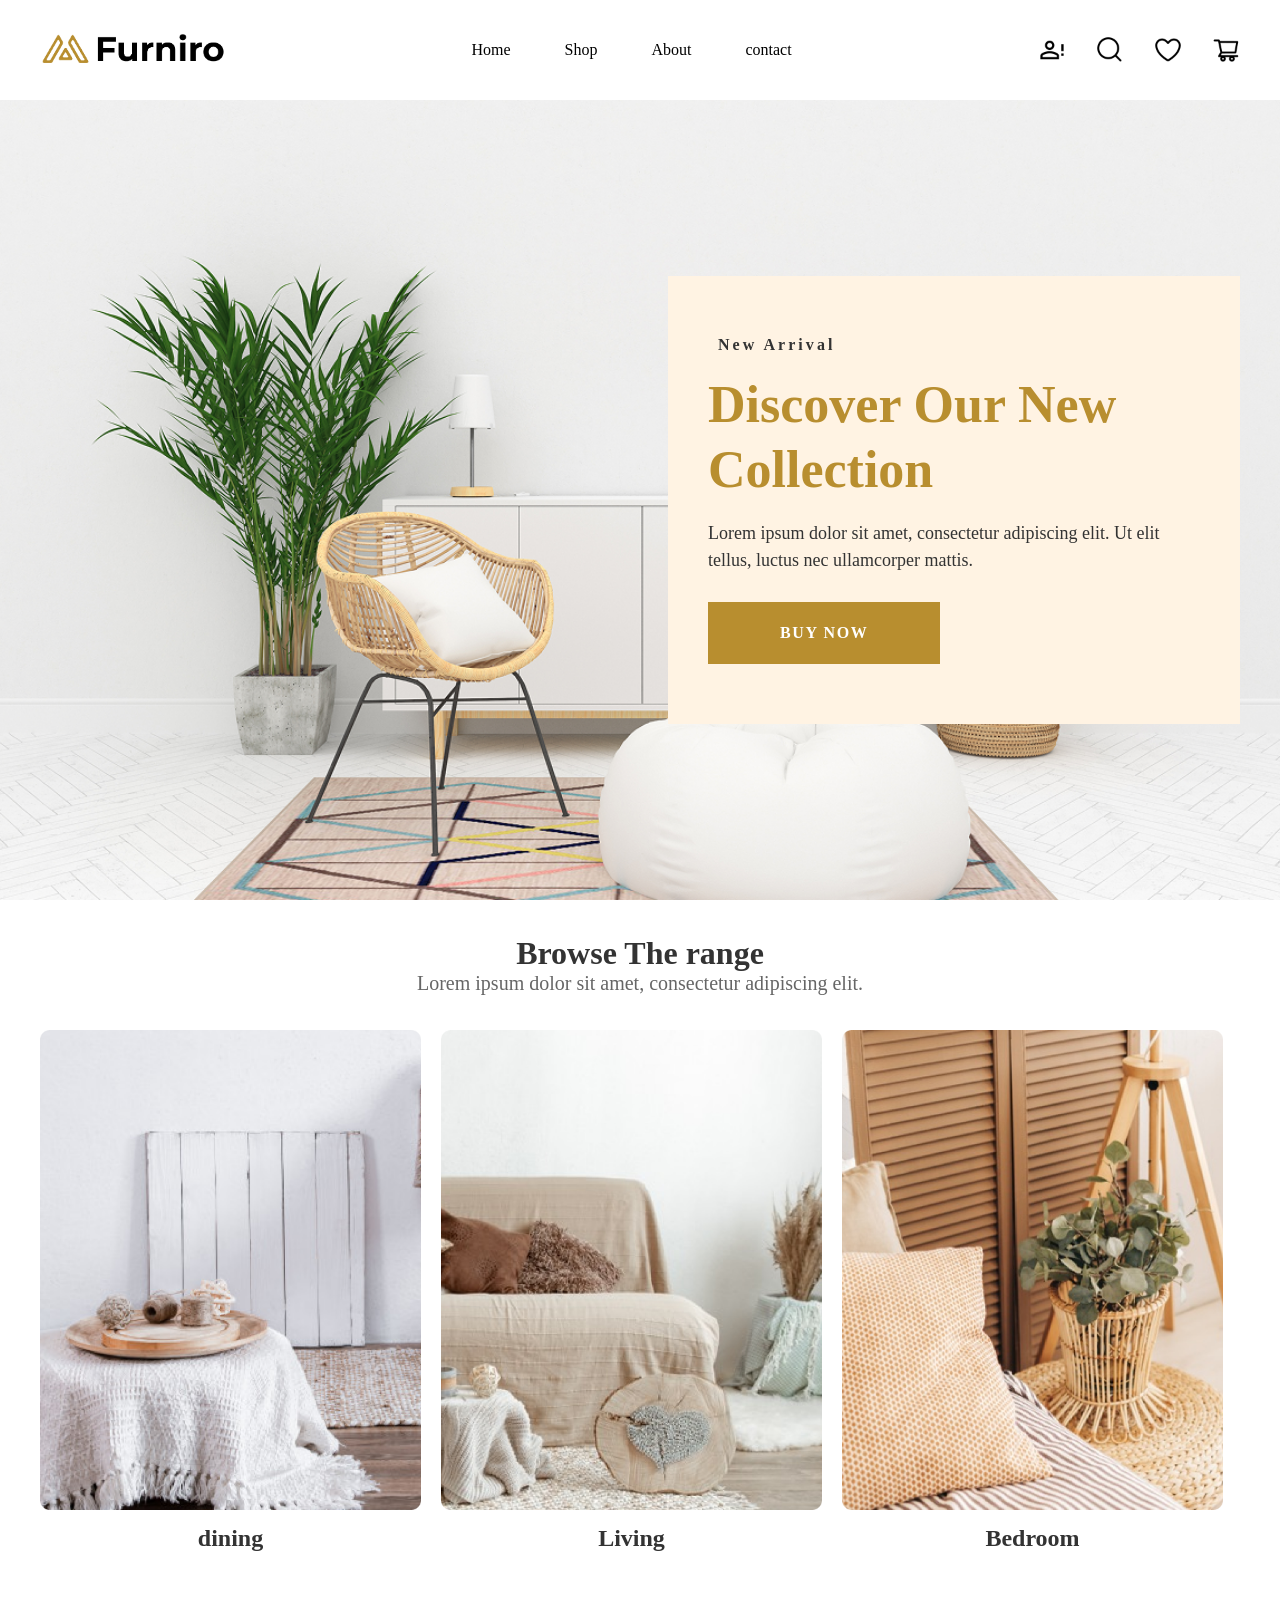
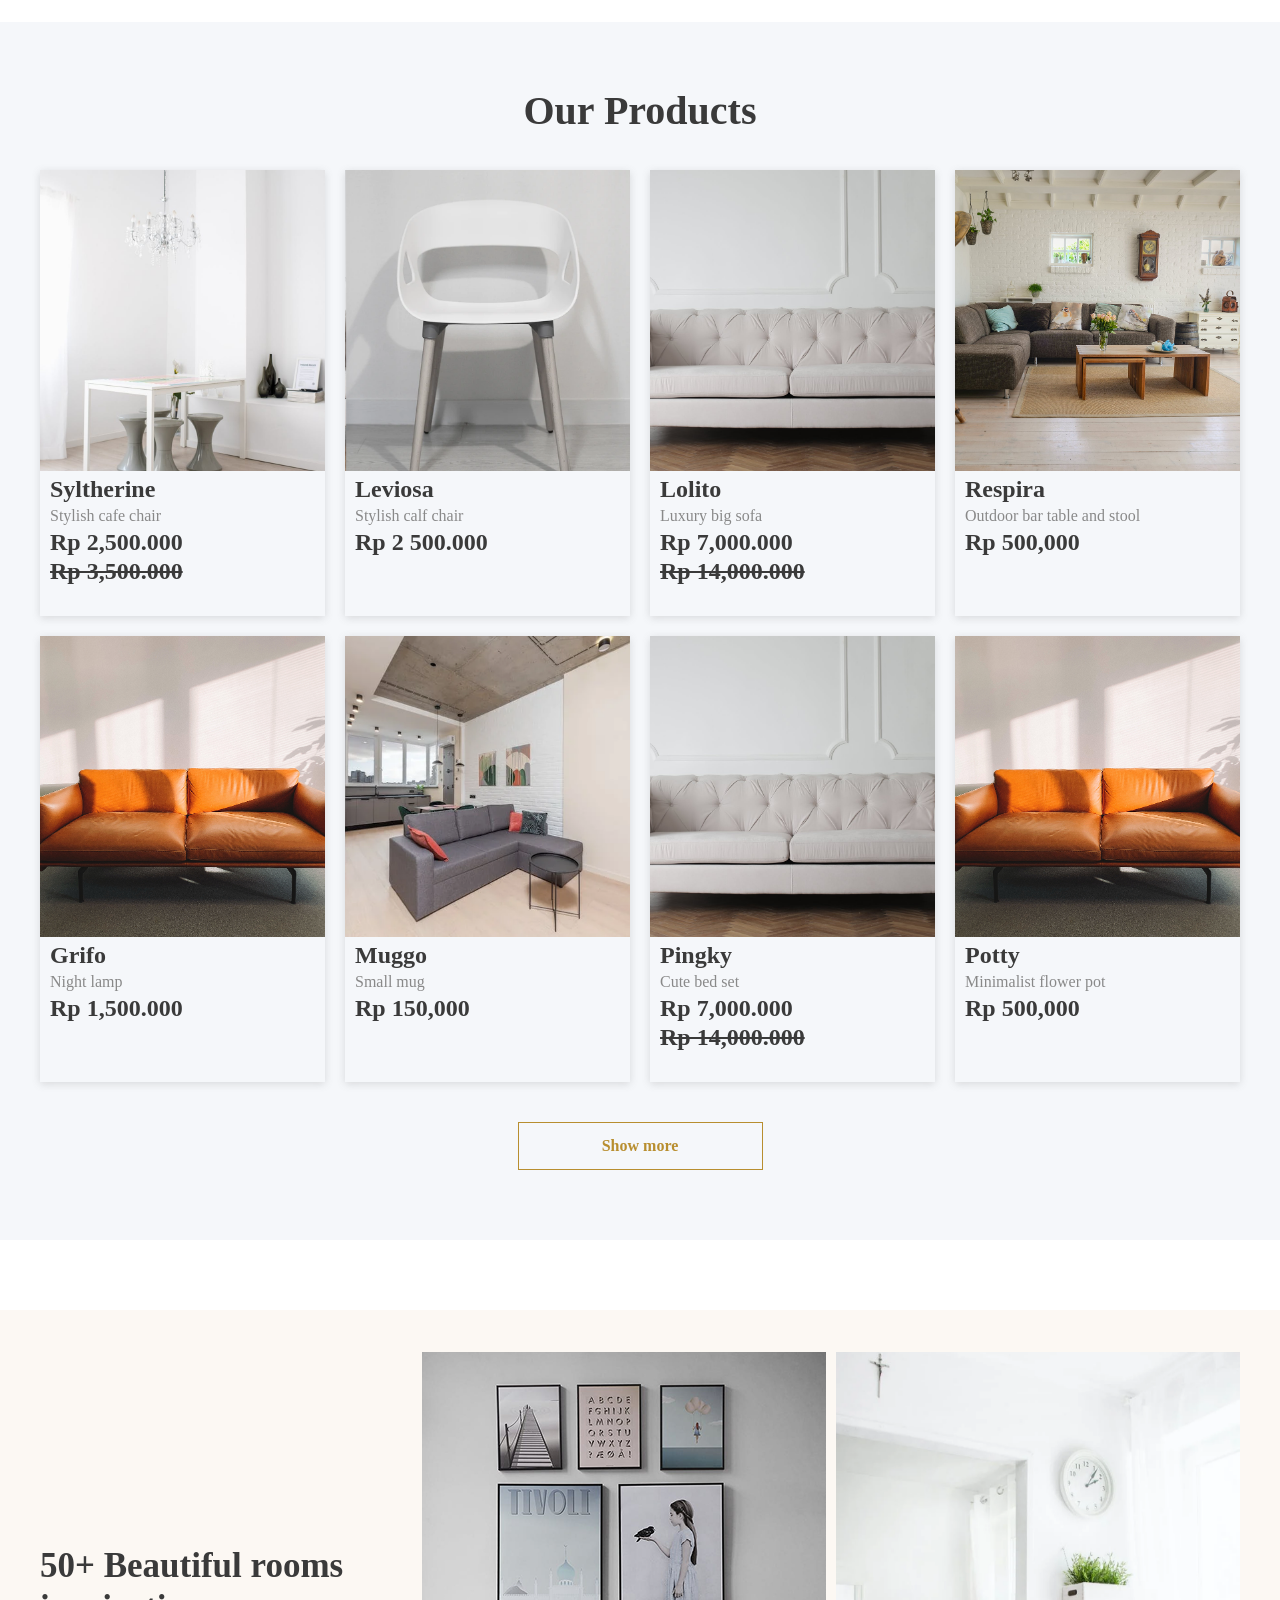
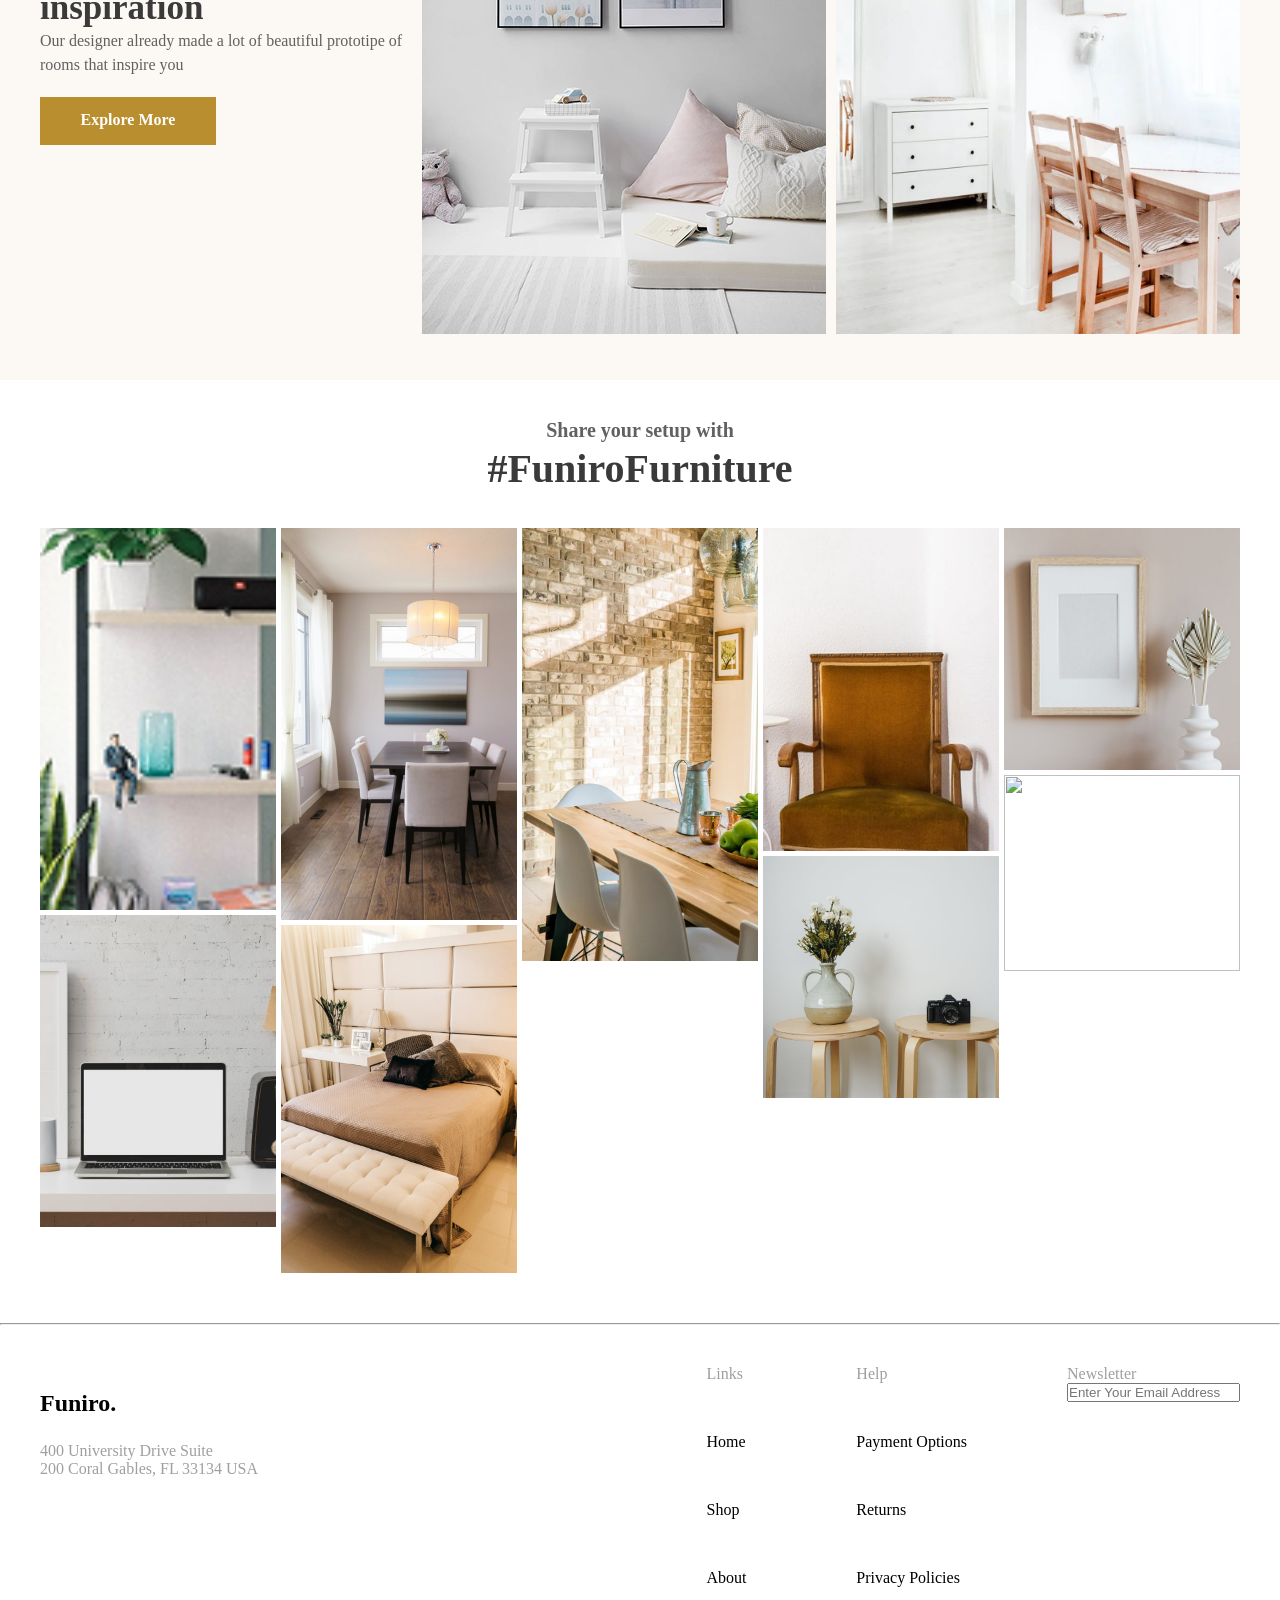
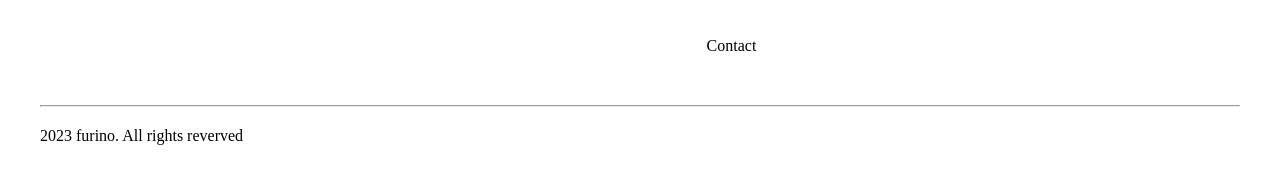
==== index.html @ e6915a84 "Add files via upload" ====
<!DOCTYPE html>
<html lang="en">

<head>
    <meta charset="UTF-8">
    <meta name="viewport" content="width=device-width, initial-scale=1.0">
    <link rel="stylesheet" href="asset/style/style.css">
    <link rel="stylesheet" href="asset/style/resposive.css">
    <title>Document</title>
</head>

<body>
    <header>
        <nav class="nav">
            <div class="container">
                <div class="cont-item">
                    <div class="nav-logo">
                        <img src="asset/image/Frame 168.png" alt="">
                    </div>
                    <div class="cont-list">
                        <ul>
                            <li><a href="#">Home</a></li>
                            <li><a href="#">Shop</a></li>
                            <li><a href="#">About</a></li>
                            <li><a href="#">contact</a></li>
                        </ul>
                    </div>
                    <div class="nav-icons">
                        <img src="asset/image/mdi_account-alert-outline.png" alt="">
                        <img src="asset/image/akar-icons_search.png" alt="">
                        <img src="asset/image/akar-icons_heart.png" alt="">
                        <img src="asset/image/ant-design_shopping-cart-outlined.png" alt="">
                    </div>
                </div>
            </div>
        </nav>
    </header>

    <!-- hero -->
    <section class="hero">
        <img src="asset/image/scandinavian-interior-mockup-wall-decal-background 1.png" alt="">
        <div class="container">
            <div class="hero-card">
                <span>New Arrival</span>
                <h4>Discover Our New Collection</h4>
                <p>Lorem ipsum dolor sit amet, consectetur adipiscing elit. Ut elit tellus, luctus nec ullamcorper
                    mattis.</p>
                <a href="#">BUY NOW</a>
            </div>
        </div>
    </section>

    <!-- about section -->
    <section class="about-us">
        <div class="container">
            <div class="about-head">
                <h4>Browse The range</h4>
                <p>Lorem ipsum dolor sit amet, consectetur adipiscing elit.</p>
            </div>
            <div class="about-image">
                <div class="img-part">
                    <img src="asset/image/Mask Group.png" alt="">
                    <span>dining</span>
                </div>
                <div class="img-part">
                    <img src="asset/image/Image-living room.png" alt="">
                    <span>Living</span>
                </div>
                <div class="img-part">
                    <img src="asset/image/Mask Group (1).png" alt="">
                    <span>Bedroom</span>
                </div>
            </div>
        </div>
    </section>

    <!-- product----section -->
    <section class="product-box">
        <div class="container">
            <div class="product-head">
                <h4>Our Products</h4>
            </div>

            <div class="cards">
                <div class="card-box">
                    <div class="box-img">
                        <img src="asset/image/Images.png" alt="">
                    </div>
                    <span>Syltherine</span>
                    <p>Stylish cafe chair</p>
                    <span class="one">Rp 2,500.000</span> <span class="two">Rp 3,500.000</span>
                </div>

                <div class="card-box">
                    <div class="box-img">
                        <img src="asset/image/Images (1).png" alt="">
                    </div>
                    <span>Leviosa</span>
                    <p>Stylish calf chair</p>
                    <span class="one">Rp 2 500.000</span>
                    <span class="two"></span>
                </div>

                <div class="card-box">
                    <div class="box-img">
                        <img src="asset/image/Images (2).png" alt="">
                    </div>
                    <span>Lolito</span>
                    <p>Luxury big sofa</p>
                    <span class="one">Rp 7,000.000</span>
                    <span class="two">Rp 14,000.000</span>
                </div>

                <div class="card-box">
                    <div class="box-img">
                        <img src="asset/image/image 4.png" alt="">
                    </div>
                    <span>Respira</span>
                    <p>Outdoor bar table and stool</p>
                    <span class="one">Rp 500,000</span>
                    <span class="two"></span>
                </div>

                <div class="card-box">
                    <div class="box-img">
                        <img src="asset/image/Images (5).png" alt="">
                    </div>
                    <span>Grifo</span>
                    <p>Night lamp</p>
                    <span class="one">Rp 1,500.000</span>
                    <span class="two"></span>
                </div>
                <div class="card-box">
                    <div class="box-img">
                        <img src="asset/image/Images (3).png" alt="">
                    </div>
                    <span>Muggo</span>
                    <p>Small mug</p>
                    <span class="one">Rp 150,000</span>
                    <span class="two"></span>
                </div>
                <div class="card-box">
                    <div class="box-img">
                        <img src="asset/image/Images (2).png" alt="">
                    </div>
                    <span>Pingky</span>
                    <p>Cute bed set</p>
                    <span class="one">Rp 7,000.000</span>
                    <span class="two">Rp 14,000.000</span>
                </div>
                <div class="card-box">
                    <div class="box-img">
                        <img src="asset/image/Images (5).png" alt="">
                    </div>
                    <span>Potty</span>
                    <p>Minimalist flower pot</p>
                    <span class="one">Rp 500,000</span>
                    <span class="two"></span>
                </div>
            </div>

            <div class="showmore">
                <a href="#">Show more</a>
            </div>
        </div>
    </section>

    <!-- know-more -->
    <section class="know-more">
        <div class="container">
            <div class="know-more-brife">
                <div class="details">
                    <h4>50+ Beautiful rooms
                        inspiration</h4>
                    <p>Our designer already made a lot of beautiful prototipe of rooms that inspire you</p>
                    <div class="Explore">
                        <a href="#">Explore More</a>
                    </div>
                </div>

                <div class="know-more-image">
                    <div class="img">
                        <img src="asset/image/Rectangle 24.png" alt="">
                    </div>
                    <div class="img">
                        <img src="asset/image/Rectangle 25.png" alt="">
                    </div>
                </div>
            </div>
    </section>

    <!-- share-part -->
    <section class="share-part">
        <div class="container">

            <div class="share-about">
                <p>Share your setup with</p>
                <h4>#FuniroFurniture</h4>
            </div>

            <div class="share-img-box">
                <div class="box-img">
                    <img src="asset/image/Rectangle 36.png" alt="">
                </div>

                <div class="box-img">
                    <img src="asset/image/Rectangle 38.png" alt="">
                </div>

                <div class="box-img">
                    <img src="asset/image/Rectangle 40.png" alt="">
                </div>

                <div class="box-img">
                    <img src="asset/image/Rectangle 43.png" alt="">
                </div>

                <div class="box-img">
                    <img src="asset/image/Rectangle 45.png" alt="">
                </div>

                <div class="box-img">
                    <img src="asset/image/Rectangle 37.png" alt="">
                </div>

                <div class="box-img">
                    <img src="asset/image/Rectangle 39.png" alt="">
                </div>

                <div class="box-img">
                    <img src="asset/image/Rectangle 41.png" alt="">
                </div>

                <div class="box-img">
                    <img src="asset/image/Rectangle 34.png" alt="">
                </div>

            </div>
        </div>
    </section>

    <!-- footer-part -->
    <section class="footer">
        <hr>
        <div class="container">
            <div class="footer-data">
                <div class="left-part">
                    <h4>Funiro.</h4>
                    <p>400 University Drive Suite <br> 200 Coral Gables,
                        FL 33134 USA</p>
                </div>

                <div class="right-part">
                    <div class="right-one">
                        <p>Links</p>
                        <ul>
                            <li><a href="#">Home</a></li>
                            <li><a href="#">Shop</a></li>
                            <li><a href="#">About</a></li>
                            <li><a href="#">Contact</a></li>
                        </ul>
                    </div>
                    <div class="right-two">
                        <p>Help</p>
                        <ul>
                            <li><a href="#">Payment Options</a></li>
                            <li><a href="#">Returns</a></li>
                            <li><a href="#">Privacy Policies</a></li>
                        </ul>
                    </div>
                    <div class="right-three">
                        <p>Newsletter</p>
                        <input type="search" placeholder="Enter Your Email Address">
                    </div>
                </div>
            </div>
            <hr>
            <p class="last-p">2023 furino. All rights reverved</p>
        </div>
    </section>
</body>

</html>
---- asset/style/style.css ----
* {
    margin: 0;
    box-sizing: border-box;
    padding: 0;
}

a {
    display: inline-block;
    text-decoration: none;
    color: #000;
}

ul,
ol {
    list-style: none;
    display: inline-block;
}

.nav {
    background: #fff;
    box-shadow: rgba(99, 99, 99, 0.2) 0px 2px 8px 0px;
}

.container {
    max-width: 1200px;
    margin: 0 auto;
}

.cont-item {
    display: flex;
    flex-wrap: wrap;
    justify-content: space-between;
    align-items: center;
    height: 100px;
}

.nav-logo img {
    width: 185px;
    height: 41px;
}

.cont-list ul li {
    display: inline-block;
    font-weight: 500;
    font-size: 16px;
    color: #000;
    padding: 25px;
}

.nav-icons {
    display: flex;
    gap: 30px;
}

.nav-icons img {
    width: 28px;
    height: 28px;
    object-fit: contain;
}


.hero {
    width: 100%;
    height: calc(100vh - 100px);
    position: relative;
    overflow: hidden;
}

.hero .container {
    position: relative;
    height: 100%;
}


.hero img {
    position: absolute;
    top: 0;
    left: 0;
    width: 100%;
    height: 100%;
    object-fit: cover;
    z-index: 0;
}

.hero-card {
    position: absolute;
    right: 0;
    top: 50%;
    transform: translateY(-50%);
    width: 572px;
    padding: 60px 40px;
    background: #fff3e3;
    z-index: 2;
    display: flex;
    flex-direction: column;
    gap: 18px;
}


.hero-card img {
    display: none;
}

.hero-card span {
    font-weight: 600;
    font-size: 16px;
    letter-spacing: 0.19em;
    color: #333;
}

.hero-card h4 {
    font-weight: 700;
    font-size: 52px;
    line-height: 125%;
    color: #b88e2f;
}

.hero-card p {
    font-weight: 500;
    font-size: 18px;
    line-height: 150%;
    color: #333;
    max-width: 480px;
}

.hero-card a {
    display: inline-block;
    padding: 22px 72px;
    background: #b88e2f;
    color: #fff;
    font-weight: 700;
    font-size: 16px;
    letter-spacing: 0.1em;
    width: fit-content;
    margin-top: 10px;
}

/*=======about part========*/
.about-us {
    background: #fff;
    margin-top: 35px;
}

.about-head {
    text-align: center;
    margin-bottom: 35px;
}

.about-head h4 {
    font-weight: 700;
    font-size: 32px;
    color: #333;
}

.about-head p {
    font-weight: 400;
    font-size: 20px;
    text-align: center;
    color: #666;
}

.about-image {
    display: flex;
    gap: 20px;
}



.img-part img {
    width: 381px;
    height: 480px;

}

.img-part {
    display: flex;
    flex-direction: column;
    justify-content: center;
    transition: 0.3s ease;

}

.img-part:hover {
    transform: translateY(-10px);
    box-shadow: rgba(0, 0, 0, 0.16) 0px 3px 6px, rgba(0, 0, 0, 0.23) 0px 3px 6px;
    border-radius: 8px;
}

.img-part span {
    display: inline-block;
    font-weight: 600;
    font-size: 24px;
    text-align: center;
    color: #333;
    margin-top: 15px
}

/* ======product-css====== */
.product-box {
    background: #f5f7fa;
    margin: 70px 0px;
    padding: 30px 0px;
}

.product-head {
    margin: 35px 0px;
    font-weight: 700;
    font-size: 40px;
    line-height: 120%;
    text-align: center;
    color: #3a3a3a;

}

.cards {
    display: flex;
    flex-wrap: wrap;
    gap: 20px;
    justify-content: center;

}

.card-box {
    display: flex;
    box-shadow: rgba(99, 99, 99, 0.2) 0px 2px 8px 0px;
    text-align: left;
    flex-direction: column;
    width: 285px;
    height: 446px;
    overflow: hidden;
    transition: 0.3s ease;
}

.card-box:hover {
    box-shadow: rgba(0, 0, 0, 0.19) 0px 10px 20px, rgba(0, 0, 0, 0.23) 0px 6px 6px;
}

.card-box p,
span,
.one,
.two {
    padding: 0px 10px;
}


.box-img img {
    width: 100%;
    height: 301px;
    object-fit: cover;
}

.card-box span {
    display: inline-block;
    font-weight: 600;
    font-size: 24px;
    line-height: 120%;
    color: #3a3a3a;
}

.card-box p {
    font-weight: 500;
    font-size: 16px;
    line-height: 150%;
    color: #898989;
}

.one {
    font-family: var(--font-family);
    font-weight: 600;
    font-size: 20px;
    line-height: 150%;
    color: #3a3a3a;
}

.two {
    font-family: var(--font-family);
    font-weight: 400;
    font-size: 16px;
    line-height: 150%;
    text-decoration: line-through;
    color: #b0b0b0;
}

.showmore {
    border: 1px solid #b88e2f;
    width: 245px;
    height: 48px;
    margin: 40px auto;
    display: block;
    text-align: center;
}

.showmore a {
    font-weight: 600;
    font-size: 16px;
    line-height: 45px;
    color: #b88e2f;
}

/* ===========know-more========== */
.know-more {
    background: #fcf8f3;
}

.know-more-brife {
    display: flex;
    justify-content: center;
    align-items: center;
    width: 100%;
    height: 670px;
    justify-content: space-between;
}

.details h4 {
    font-weight: 700;
    font-size: 35px;
    line-height: 120%;
    color: #3a3a3a;
}

.details p {
    font-weight: 500;
    font-size: 16px;
    line-height: 150%;
    color: #616161;
}

.Explore {
    background: #b88e2f;
    width: 176px;
    height: 48px;
    text-align: center;
    margin-top: 20px;
}

.details a {
    font-weight: 600;
    font-size: 16px;
    line-height: 45px;
    color: #fff;
}

.know-more-image {
    display: flex;
    gap: 10px;
    align-items: center;
}

.know-more-image img {
    width: 404px;
    height: 582px;
}

/*=========share-part=========== */

.share-about {
    text-align: center;
    padding: 35px 0px;
}

.share-about p {
    font-weight: 600;
    font-size: 20px;
    line-height: 150%;
    text-align: center;
    color: #616161;
}

.share-about h4 {
    font-weight: 700;
    font-size: 40px;
    line-height: 120%;
    text-align: center;
    color: #3a3a3a;
}

.share-img-box {
    columns: 5;
    gap: 5px;
    width: 100%;
    padding: 0;
    margin: 0;
}

.share-img-box img {
    width: 100%;
    display: block;
    margin-bottom: 5px;

}

.share-img-box .box-img:nth-child(1) img {
    height: 382px;
    object-fit: cover;
}

.share-img-box .box-img:nth-child(2) img {
    height: 312px;
    object-fit: cover;
}

.share-img-box .box-img:nth-child(3) img {
    height: 392px;
    object-fit: cover;
}

.share-img-box .box-img:nth-child(4) img {
    height: 348px;
    object-fit: cover;
}

.share-img-box .box-img:nth-child(5) img {
    height: 433px;
    object-fit: cover;
}

.share-img-box .box-img:nth-child(6) img {
    height: 323px;
    object-fit: cover;
}

.share-img-box .box-img:nth-child(7) img {
    height: 242px;
    object-fit: cover;
}

.share-img-box .box-img:nth-child(8) img {
    height: 242px;
    object-fit: cover;
}

.share-img-box .box-img:nth-child(9) img {
    height: 196px;
    object-fit: cover;
}

/* ======footer======= */
.footer {
    margin: 50px 0px;
    background: #fff;
}

.footer-data {
    display: flex;
    justify-content: space-between;
    align-items: flex-start;
    margin-top: 40px;

}

.left-part h4 {
    font-weight: 700;
    font-size: 24px;
    color: #000;
    margin: 25px 0px;

}

.left-part p {
    margin: 25px 0px;
    font-weight: 400;
    font-size: 16px;
    color: #9f9f9f;
}

.right-part {
    display: flex;
    justify-content: space-between;
    gap: 100px;
    align-items: flex-start;
}

.right-one {
    align-items: center;
}

.right-part p {
    font-weight: 500;
    font-size: 16px;
    color: #9f9f9f;
}

.right-part ul {
    list-style: none;
    padding: 0;
    margin: 0;
}

.right-part ul li {
    font-weight: 500;
    font-size: 16px;
    color: #000;
    margin: 50px 0px;
}

footer hr {
    border: none;
    border-top: 2px solid #f5f7fa;
    ;
    margin: 30px 0;
}

.last-p {
    margin: 20px 0px;
    font-weight: 400;
    font-size: 16px;
    color: #000;
}
---- asset/style/resposive.css ----
@media (max-width: 768px) {
    body {
        overflow-x: hidden;
       
        padding: 0 10px;
       
    }

    .container {
        padding: 0 10px;
    }

    .cont-item {
        height: 70px;
        padding: 0 16px;
        justify-content: center;
    }

    .nav-logo img {
        width: 140px;
        height: 32px;
    }

    .cont-list {
        display: none;
    }

    .nav-icons {
        display: none;
    }


    .hero {
        height: 100svh;
        min-height: 600px;
    }

    .hero>img {
        object-position: 20% center;
    }


    .hero-card {
        position: absolute;
        top: 50%;
        left: 50%;
        transform: translate(-50%, -50%);
        width: 88%;
        padding: 36px 28px;
        background: #fff3e3;
        display: flex;
        flex-direction: column;
        gap: 16px;
        right: auto;
        bottom: auto;
    }

    .hero-card h4 {
        font-size: 36px;
        line-height: 120%;
    }

    .hero-card p {
        font-size: 15px;
        max-width: 100%;
    }

    .hero-card a {
        padding: 18px 0;
        width: 100%;
        text-align: center;
        font-size: 14px;
        letter-spacing: 0.15em;
    }

    /* =====about part===== */
    .about-image {
        flex-direction: column;
        align-items: center;
    }

    .img-part img {
        width: 100%;
        height: 300px;

    }

    .img-part {
        display: flex;
        flex-direction: column;
        justify-content: center;

    }

    .img-part span {
        display: inline-block;
        font-weight: 600;
        font-size: 18px;
        text-align: center;
        color: #333;
        margin-top: 15px
    }

    /* ======producr-section======== */
    .cards {
        display: flex;
        flex-wrap: wrap;
        justify-content: center;
    }

    .card-box {
        display: flex;
        box-shadow: rgba(99, 99, 99, 0.2) 0px 2px 8px 0px;
        text-align: left;
        flex-direction: column;
        width: 165px;
        height: 250px;
        overflow: hidden;
    }

    .box-img img {
        width: 100%;
        height: 180px;
        object-fit: cover;
    }

    .card-box p,
    span,
    .one,
    .two {
        padding: 0px 10px;
    }

    .card-box span {
        display: inline-block;
        font-weight: 600;
        font-size: 12px;
        line-height: 120%;
        color: #3a3a3a;
    }

    .card-box p {
        font-weight: 500;
        font-size: 8px;
        line-height: 150%;
        color: #898989;
    }

    .one {
        font-family: var(--font-family);
        font-weight: 600;
        font-size: 10px;
        line-height: 150%;
        color: #3a3a3a;
    }

    .two {
        font-family: var(--font-family);
        font-weight: 400;
        font-size: 8px;
        line-height: 150%;
        text-decoration: line-through;
        color: #b0b0b0;
    }

    /* ========know-more========= */
    .know-more-brife {
        display: flex;
        flex-wrap: wrap;
        justify-content: center;
        align-items: center;
        width: 100%;
        min-height: 1000px;
    }

    .details {
        width: 100%;
        text-align: center;
    }

    .details h4 {
        font-weight: 700;
        font-size: 30px;
        line-height: 120%;
        color: #3a3a3a;
    }

    .details p {
        font-weight: 500;
        font-size: 16px;
        line-height: 150%;
        color: #616161;
    }

    .Explore {
        background: #b88e2f;
        width: 176px;
        height: 48px;
        justify-content: center;
        margin: 20px auto;
        align-items: center;
        display: flex;

    }

    .details a {
        font-weight: 600;
        font-size: 16px;
        line-height: 45px;
        color: #fff;
    }

    .know-more-image {
        display: flex;
        flex-wrap: wrap;
        gap: 10px;
        align-items: center;
        justify-content: center;

    }

    .know-more-image img {
        width: 320px;
        height: 340px;
    }

    .share-part {
        display: none;
    }

    /* ========footer part=========== */
    .footer {}

    .footer-data {
        flex-direction: column;
        gap: 30px;
    }

    .left-part {
        width: 100%;
    }

    .right-part {
        flex-direction: column;
        gap: 10px;
    }

    .footer-bottom {
        text-align: center;
    }
}
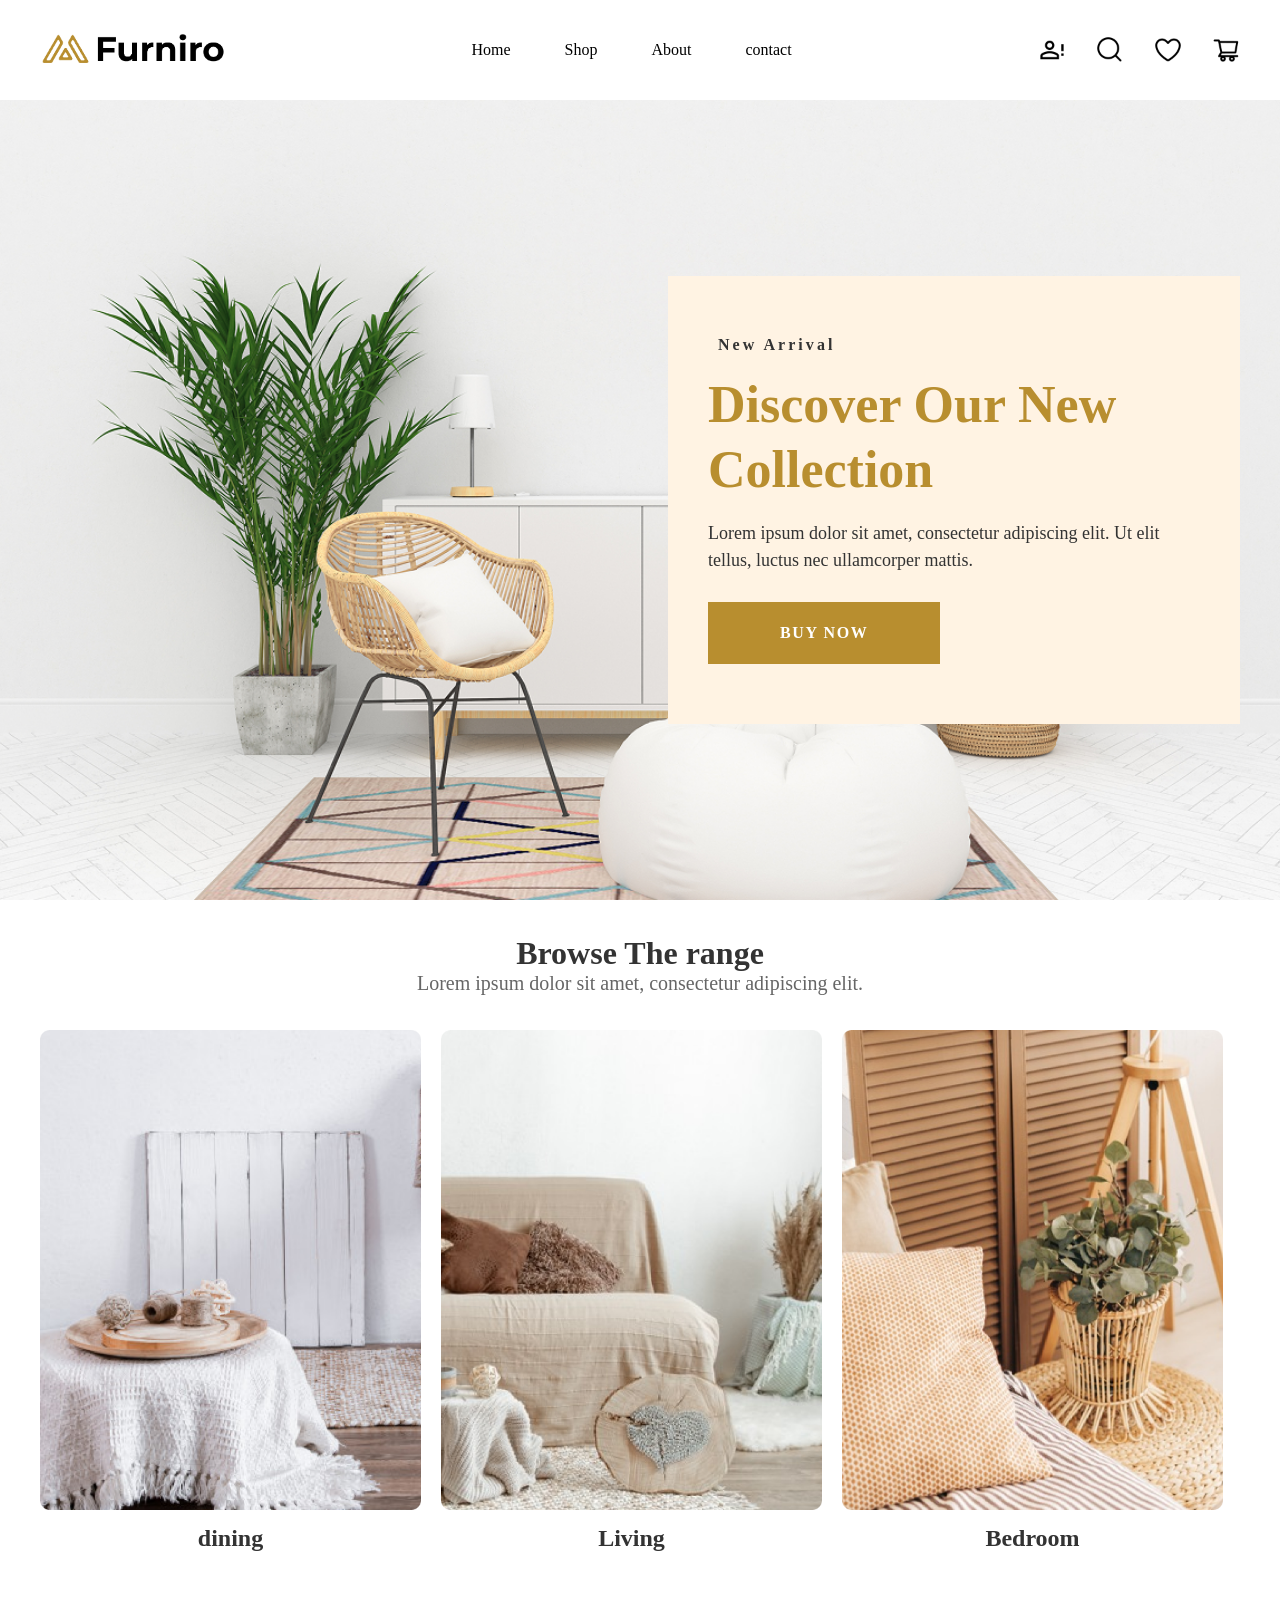
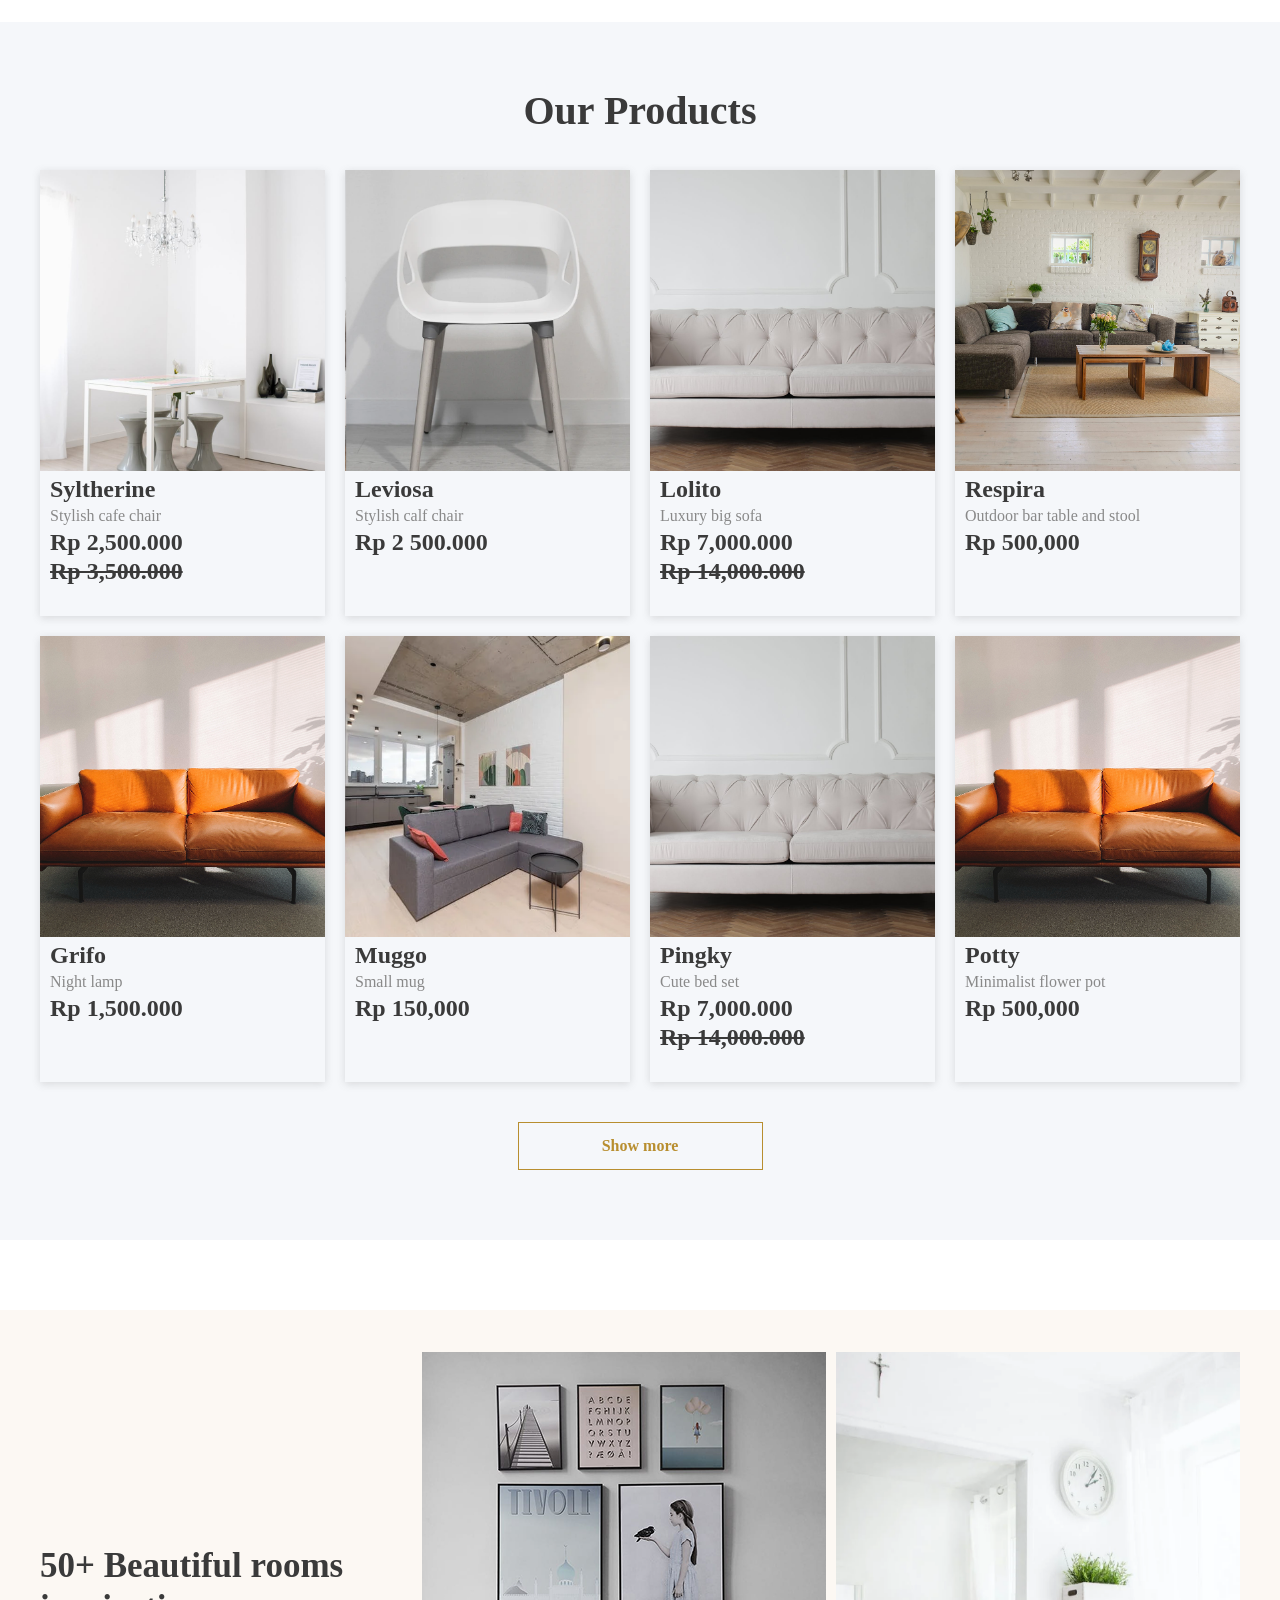
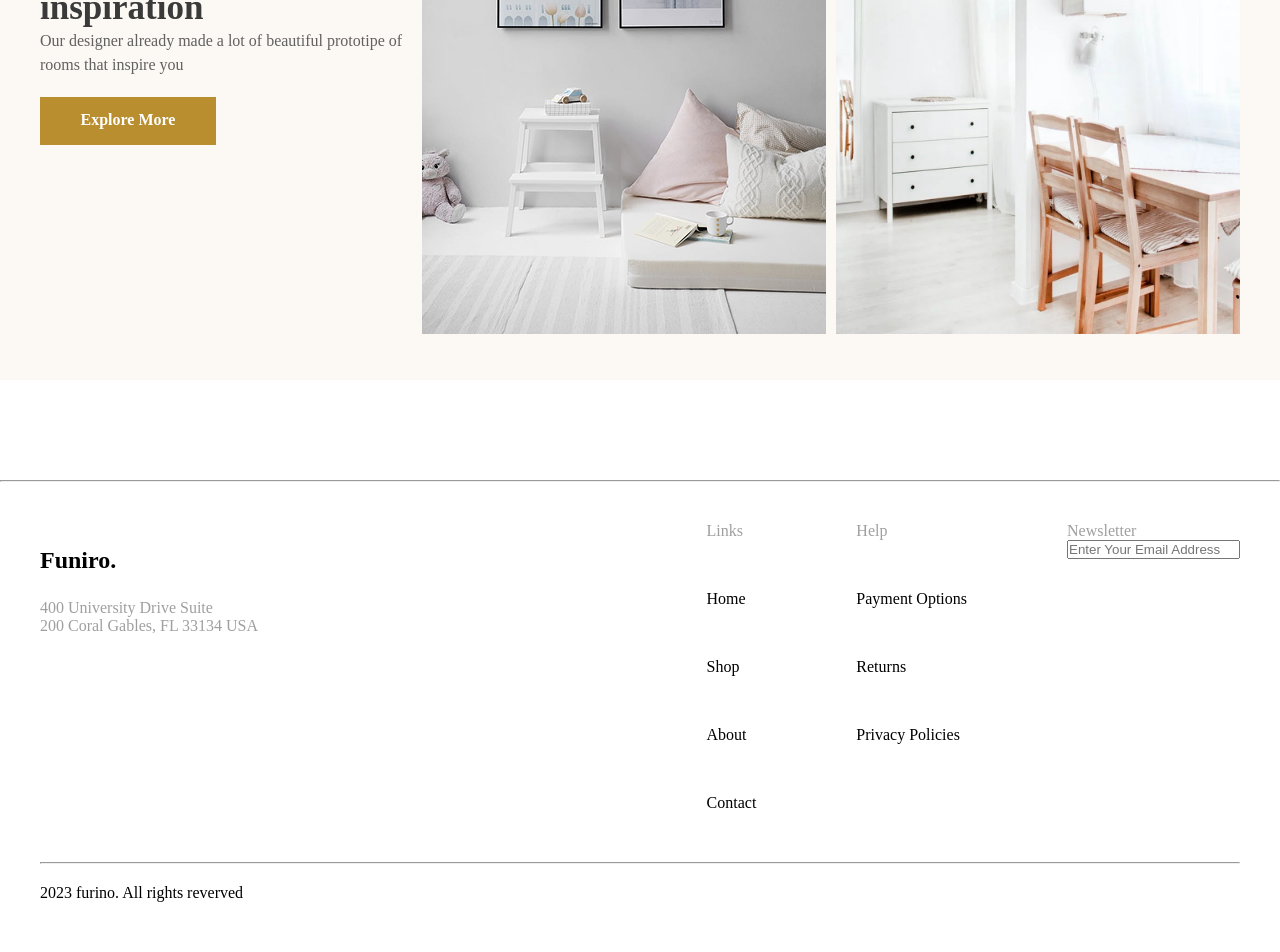
==== commit 216fc1fc: "Update index.html" ====
--- a/index.html
+++ b/index.html
@@ -192,49 +192,8 @@
     <!-- share-part -->
     <section class="share-part">
         <div class="container">
-
-            <div class="share-about">
-                <p>Share your setup with</p>
-                <h4>#FuniroFurniture</h4>
-            </div>
-
-            <div class="share-img-box">
-                <div class="box-img">
-                    <img src="asset/image/Rectangle 36.png" alt="">
-                </div>
-
-                <div class="box-img">
-                    <img src="asset/image/Rectangle 38.png" alt="">
-                </div>
-
-                <div class="box-img">
-                    <img src="asset/image/Rectangle 40.png" alt="">
-                </div>
-
-                <div class="box-img">
-                    <img src="asset/image/Rectangle 43.png" alt="">
-                </div>
-
-                <div class="box-img">
-                    <img src="asset/image/Rectangle 45.png" alt="">
-                </div>
-
-                <div class="box-img">
-                    <img src="asset/image/Rectangle 37.png" alt="">
-                </div>
-
-                <div class="box-img">
-                    <img src="asset/image/Rectangle 39.png" alt="">
-                </div>
-
-                <div class="box-img">
-                    <img src="asset/image/Rectangle 41.png" alt="">
-                </div>
-
-                <div class="box-img">
-                    <img src="asset/image/Rectangle 34.png" alt="">
-                </div>
-
+             <div class="share-image">
+                <img src="asset/image/Share.png" alt="">
             </div>
         </div>
     </section>
@@ -280,4 +239,4 @@
     </section>
 </body>
 
-</html>+</html>
--- a/asset/style/style.css
+++ b/asset/style/style.css
@@ -352,86 +352,16 @@
 }
 
 /*=========share-part=========== */
-
-.share-about {
-    text-align: center;
-    padding: 35px 0px;
-}
-
-.share-about p {
-    font-weight: 600;
-    font-size: 20px;
-    line-height: 150%;
-    text-align: center;
-    color: #616161;
-}
-
-.share-about h4 {
-    font-weight: 700;
-    font-size: 40px;
-    line-height: 120%;
-    text-align: center;
-    color: #3a3a3a;
-}
-
-.share-img-box {
-    columns: 5;
-    gap: 5px;
-    width: 100%;
-    padding: 0;
-    margin: 0;
-}
-
-.share-img-box img {
-    width: 100%;
+.share-part {
+    height: auto; 
+    overflow: hidden; 
+    margin: 50px 0px; 
+}
+
+.share-image img {
+    width: 100%; 
+    height: auto;
     display: block;
-    margin-bottom: 5px;
-
-}
-
-.share-img-box .box-img:nth-child(1) img {
-    height: 382px;
-    object-fit: cover;
-}
-
-.share-img-box .box-img:nth-child(2) img {
-    height: 312px;
-    object-fit: cover;
-}
-
-.share-img-box .box-img:nth-child(3) img {
-    height: 392px;
-    object-fit: cover;
-}
-
-.share-img-box .box-img:nth-child(4) img {
-    height: 348px;
-    object-fit: cover;
-}
-
-.share-img-box .box-img:nth-child(5) img {
-    height: 433px;
-    object-fit: cover;
-}
-
-.share-img-box .box-img:nth-child(6) img {
-    height: 323px;
-    object-fit: cover;
-}
-
-.share-img-box .box-img:nth-child(7) img {
-    height: 242px;
-    object-fit: cover;
-}
-
-.share-img-box .box-img:nth-child(8) img {
-    height: 242px;
-    object-fit: cover;
-}
-
-.share-img-box .box-img:nth-child(9) img {
-    height: 196px;
-    object-fit: cover;
 }
 
 /* ======footer======= */
@@ -505,4 +435,4 @@
     font-weight: 400;
     font-size: 16px;
     color: #000;
-}+}
--- a/asset/style/resposive.css
+++ b/asset/style/resposive.css
@@ -1,9 +1,7 @@
 @media (max-width: 768px) {
     body {
         overflow-x: hidden;
-       
         padding: 0 10px;
-       
     }
 
     .container {
@@ -29,7 +27,6 @@
         display: none;
     }
 
-
     .hero {
         height: 100svh;
         min-height: 600px;
@@ -38,7 +35,6 @@
     .hero>img {
         object-position: 20% center;
     }
-
 
     .hero-card {
         position: absolute;
@@ -82,14 +78,13 @@
     .img-part img {
         width: 100%;
         height: 300px;
-
+        object-fit: cover;
     }
 
     .img-part {
         display: flex;
         flex-direction: column;
         justify-content: center;
-
     }
 
     .img-part span {
@@ -98,14 +93,16 @@
         font-size: 18px;
         text-align: center;
         color: #333;
-        margin-top: 15px
-    }
-
-    /* ======producr-section======== */
+        margin-top: 15px;
+    }
+
+    /* ======product-section======== */
     .cards {
         display: flex;
         flex-wrap: wrap;
         justify-content: center;
+        gap: 10px;
+        padding: 0 10px;
     }
 
     .card-box {
@@ -113,22 +110,16 @@
         box-shadow: rgba(99, 99, 99, 0.2) 0px 2px 8px 0px;
         text-align: left;
         flex-direction: column;
-        width: 165px;
-        height: 250px;
+        width: calc(50% - 10px);
+        height: auto;
+        min-height: 220px;
         overflow: hidden;
     }
 
     .box-img img {
         width: 100%;
-        height: 180px;
+        height: 150px;
         object-fit: cover;
-    }
-
-    .card-box p,
-    span,
-    .one,
-    .two {
-        padding: 0px 10px;
     }
 
     .card-box span {
@@ -137,6 +128,7 @@
         font-size: 12px;
         line-height: 120%;
         color: #3a3a3a;
+        padding: 0 8px;
     }
 
     .card-box p {
@@ -144,23 +136,24 @@
         font-size: 8px;
         line-height: 150%;
         color: #898989;
+        padding: 0 8px;
     }
 
     .one {
-        font-family: var(--font-family);
         font-weight: 600;
         font-size: 10px;
         line-height: 150%;
         color: #3a3a3a;
+        padding: 0 8px;
     }
 
     .two {
-        font-family: var(--font-family);
         font-weight: 400;
         font-size: 8px;
         line-height: 150%;
         text-decoration: line-through;
         color: #b0b0b0;
+        padding: 0 8px;
     }
 
     /* ========know-more========= */
@@ -170,7 +163,8 @@
         justify-content: center;
         align-items: center;
         width: 100%;
-        min-height: 1000px;
+        min-height: auto;
+        padding: 30px 0;
     }
 
     .details {
@@ -196,11 +190,10 @@
         background: #b88e2f;
         width: 176px;
         height: 48px;
-        justify-content: center;
+        display: flex;
+        justify-content: center;
+        align-items: center;
         margin: 20px auto;
-        align-items: center;
-        display: flex;
-
     }
 
     .details a {
@@ -216,12 +209,12 @@
         gap: 10px;
         align-items: center;
         justify-content: center;
-
     }
 
     .know-more-image img {
-        width: 320px;
-        height: 340px;
+        width: 100%;
+        height: 200px;
+        object-fit: cover;
     }
 
     .share-part {
@@ -229,8 +222,6 @@
     }
 
     /* ========footer part=========== */
-    .footer {}
-
     .footer-data {
         flex-direction: column;
         gap: 30px;
@@ -248,4 +239,56 @@
     .footer-bottom {
         text-align: center;
     }
-}+}
+
+@media (max-width: 480px) {
+
+    /* ======product====== */
+    .cards {
+        gap: 8px;
+        padding: 0 8px;
+    }
+
+    .card-box {
+        width: 155px;
+        min-height: 250px;
+    }
+
+    .box-img img {
+        height: 170px;
+    }
+
+    .card-box span {
+        font-size: 10px;
+        padding: 0 4px;
+    }
+
+    .card-box p {
+        font-size: 8px;
+        padding: 0 4px;
+    }
+
+    .one {
+        font-size: 9px;
+        padding: 0 4px;
+    }
+
+    .two {
+        font-size: 7px;
+        padding: 0 4px;
+    }
+
+    /* ======know-more====== */
+    .know-more-brife {
+        padding: 20px 0;
+    }
+
+    .know-more-image img {
+        height: 180px;
+    }
+
+    /* ======footer====== */
+    .right-three input {
+        width: 100%;
+    }
+}
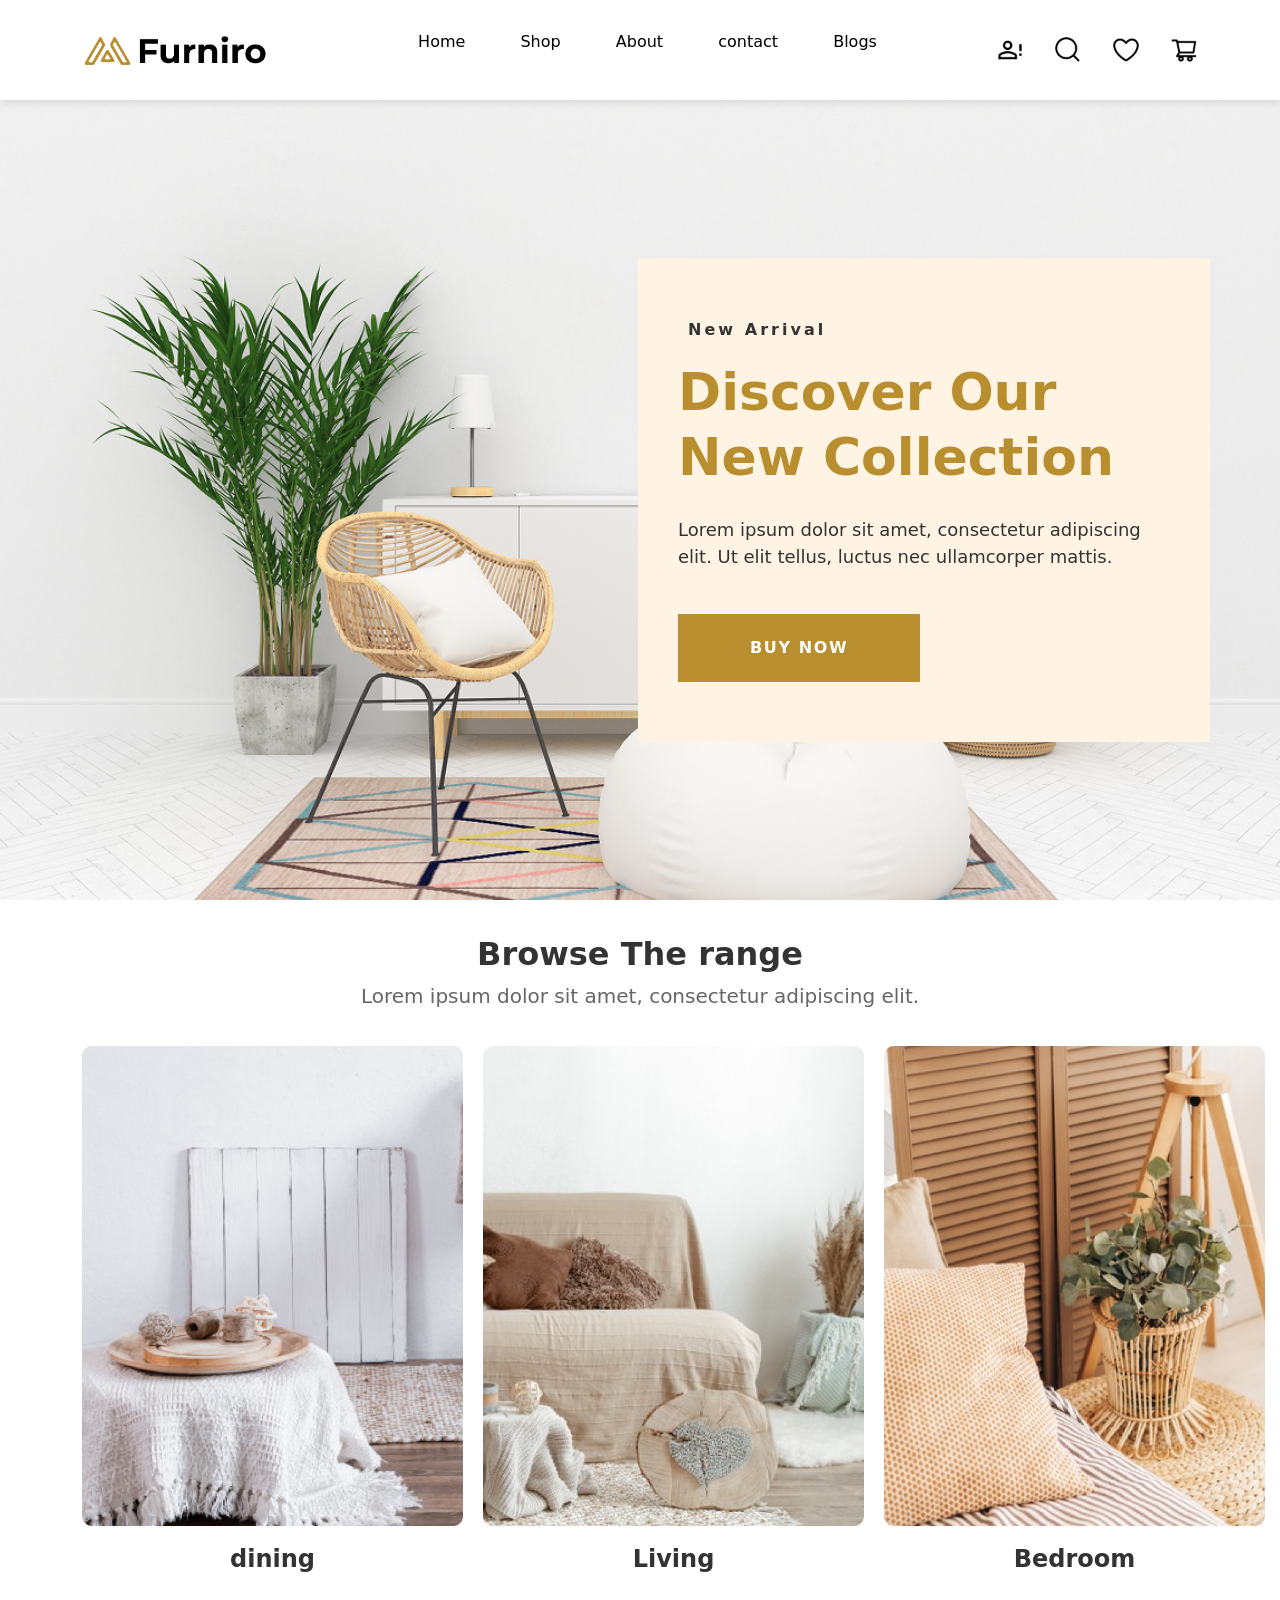
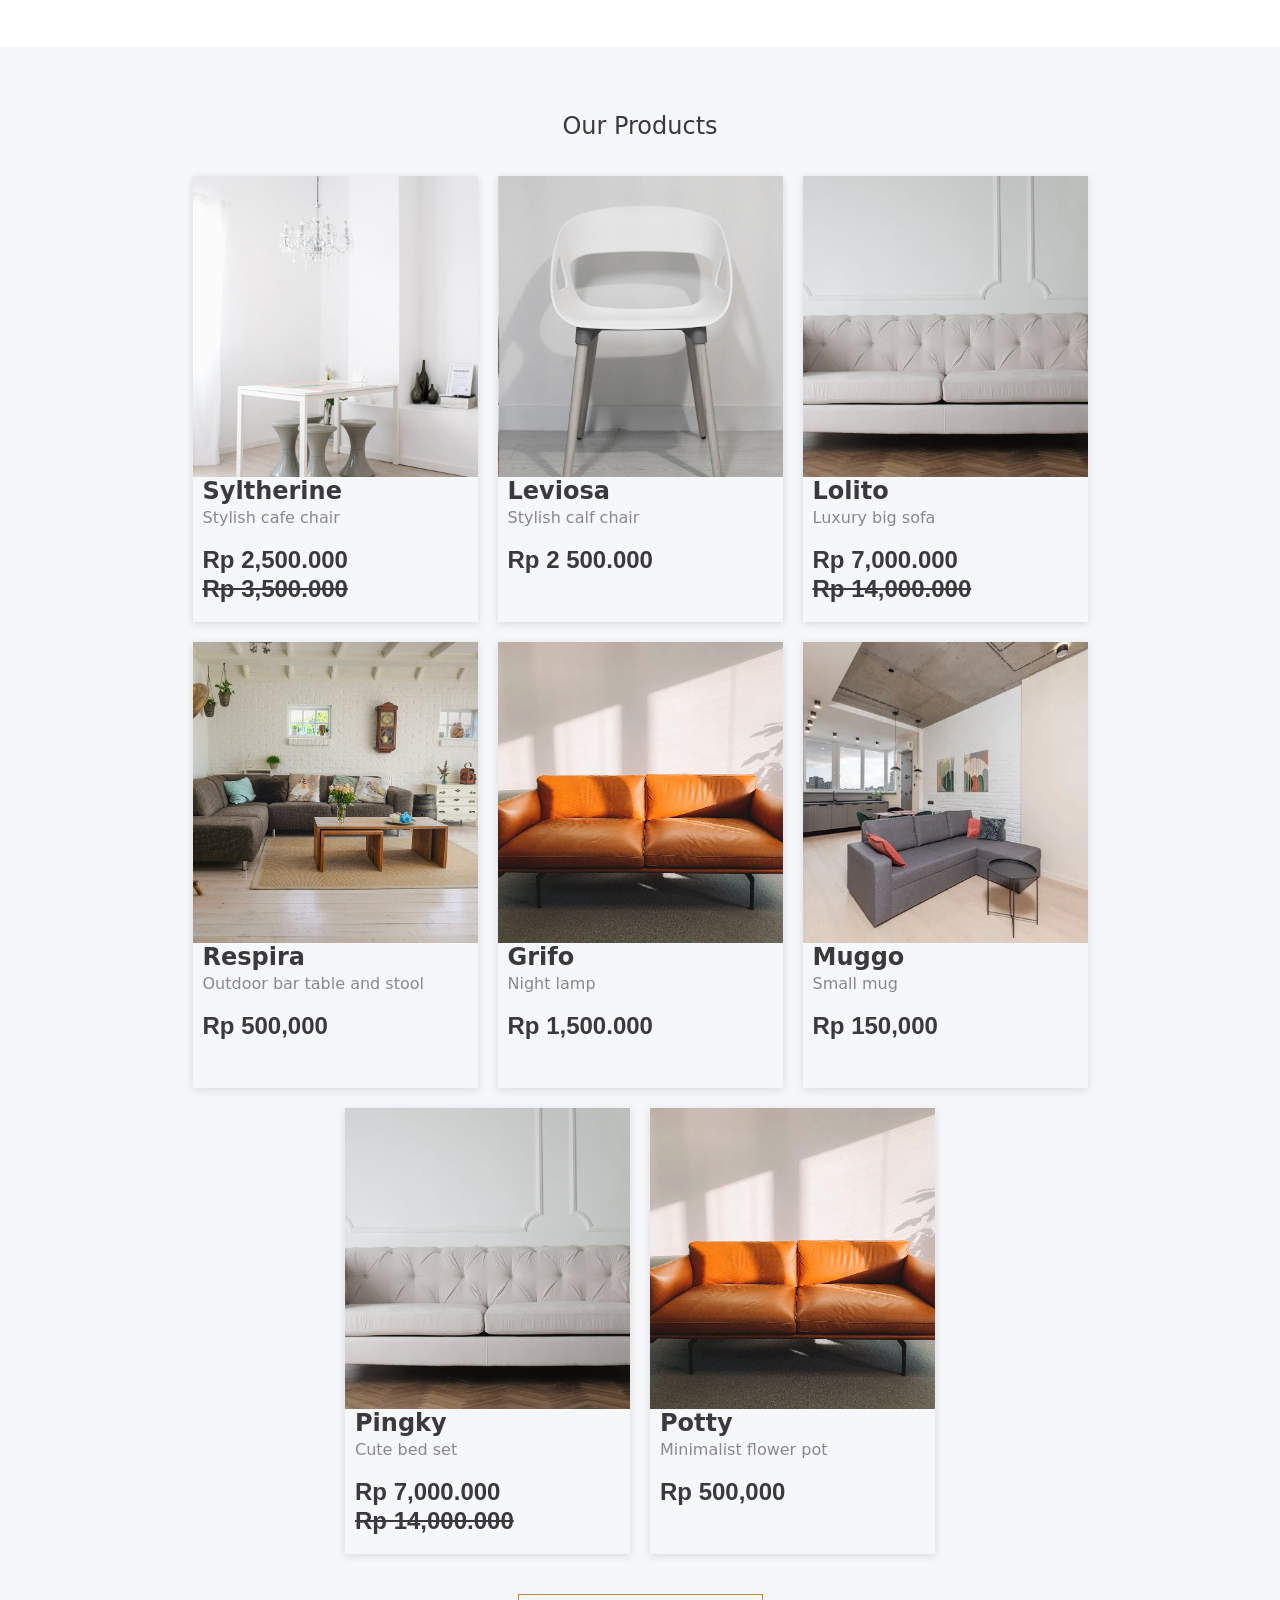
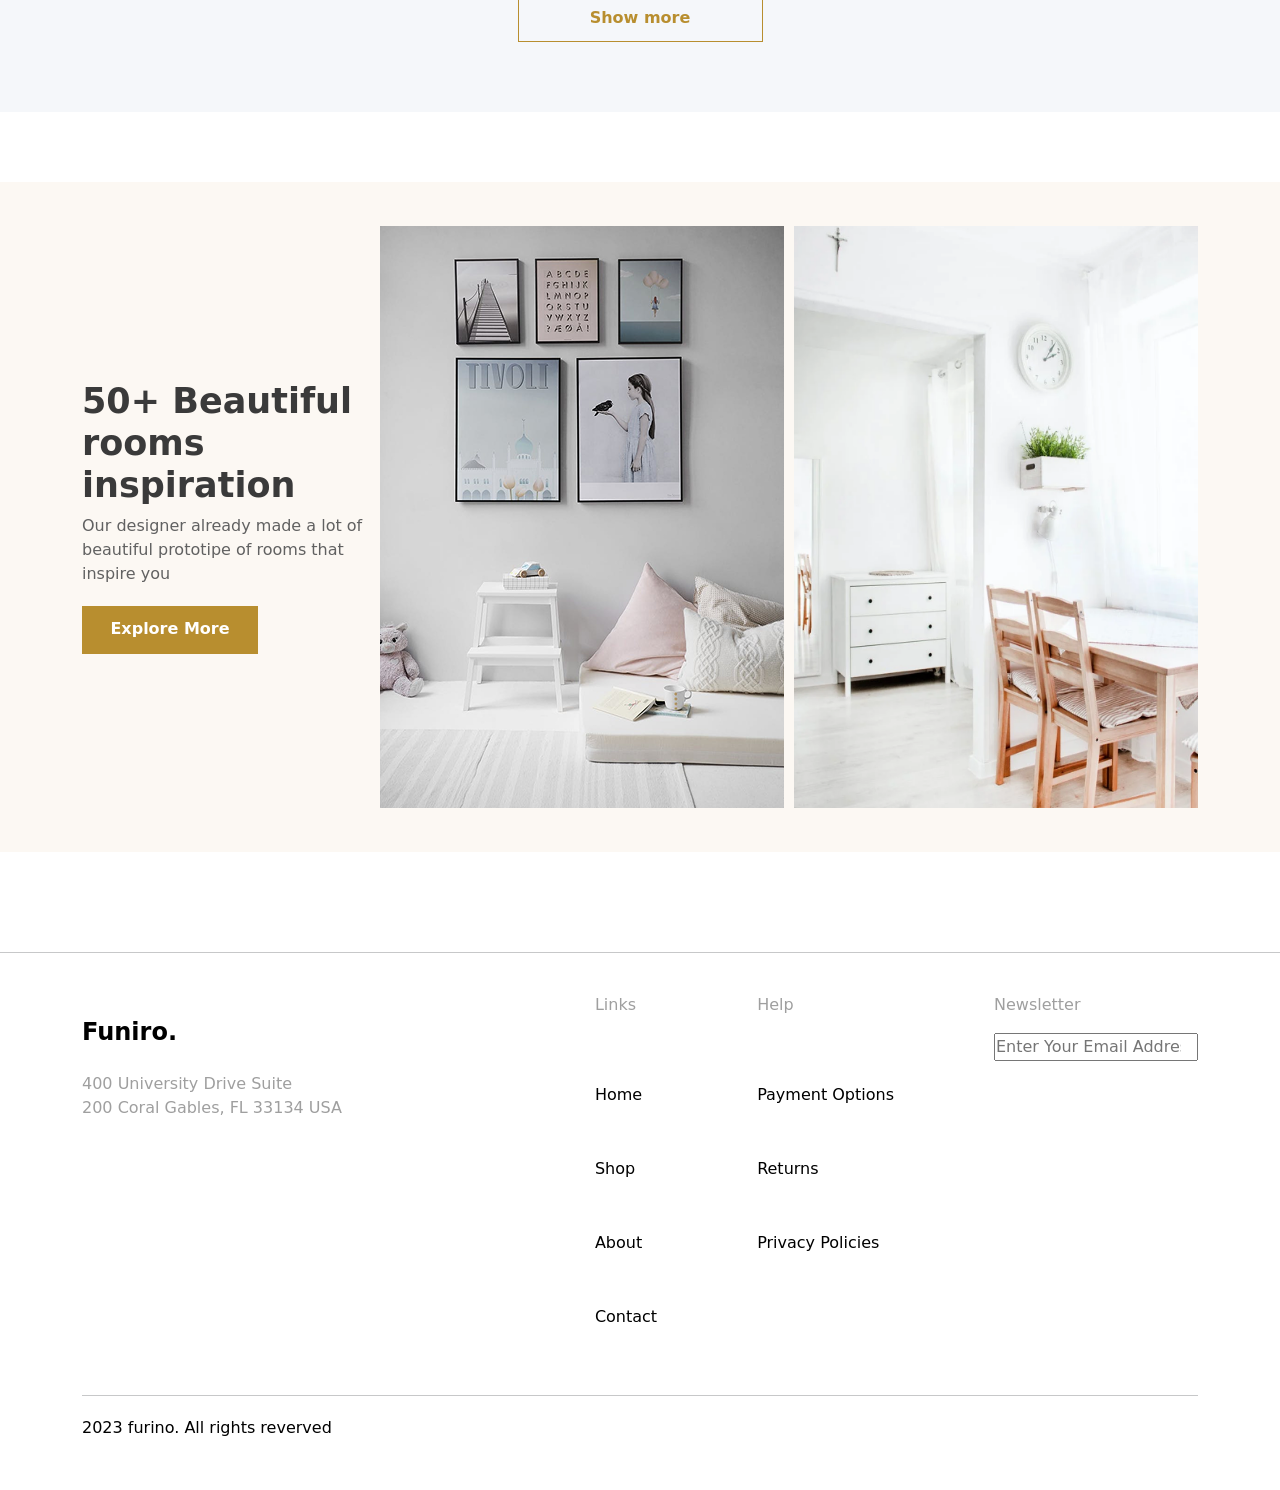
==== commit 7a370b99: "Update index.html" ====
--- a/index.html
+++ b/index.html
@@ -4,9 +4,11 @@
 <head>
     <meta charset="UTF-8">
     <meta name="viewport" content="width=device-width, initial-scale=1.0">
+    <link href="https://cdn.jsdelivr.net/npm/bootstrap@5.3.3/dist/css/bootstrap.min.css" rel="stylesheet"
+        crossorigin="anonymous">
     <link rel="stylesheet" href="asset/style/style.css">
     <link rel="stylesheet" href="asset/style/resposive.css">
-    <title>Document</title>
+    <title>Home</title>
 </head>
 
 <body>
@@ -17,24 +19,55 @@
                     <div class="nav-logo">
                         <img src="asset/image/Frame 168.png" alt="">
                     </div>
+
                     <div class="cont-list">
                         <ul>
-                            <li><a href="#">Home</a></li>
-                            <li><a href="#">Shop</a></li>
+                            <li><a href="./index.html">Home</a></li>
+                            <li><a href="./shop.html">Shop</a></li>
                             <li><a href="#">About</a></li>
-                            <li><a href="#">contact</a></li>
+                            <li><a href="./contact.html">contact</a></li>
+                            <li><a href="./blog.html">Blogs</a></li>
                         </ul>
                     </div>
+
                     <div class="nav-icons">
                         <img src="asset/image/mdi_account-alert-outline.png" alt="">
                         <img src="asset/image/akar-icons_search.png" alt="">
                         <img src="asset/image/akar-icons_heart.png" alt="">
                         <img src="asset/image/ant-design_shopping-cart-outlined.png" alt="">
                     </div>
+
+                    <!-- mobile hamburger -->
+                    <button class="mobile-toggle-btn" type="button" data-bs-toggle="offcanvas"
+                        data-bs-target="#offcanvasExample" aria-controls="offcanvasExample">
+                        <svg xmlns="http://www.w3.org/2000/svg" width="28" height="28" viewBox="0 0 24 24">
+                            <path d="M0 0h24v24H0z" fill="none" />
+                            <path fill="currentColor" d="M16 18v2H5v-2zm5-7v2H3v-2zm-2-7v2H8V4z" />
+                        </svg>
+                    </button>
+
                 </div>
             </div>
         </nav>
     </header>
+
+    <!-- ===== mobile offcanvas menu ===== -->
+    <div class="offcanvas offcanvas-start" tabindex="-1" id="offcanvasExample" aria-labelledby="offcanvasExampleLabel">
+        <div class="offcanvas-header">
+            <h5 class="offcanvas-title" id="offcanvasExampleLabel">Menu</h5>
+            <button type="button" class="btn-close text-reset" data-bs-dismiss="offcanvas" aria-label="Close"></button>
+        </div>
+        <div class="offcanvas-body">
+            <ul class="mobile-nav-list">
+                <li><a href="./index.html">Home</a></li>
+                <li><a href="./shop.html">Shop</a></li>
+                <li><a href="#">About</a></li>
+                <li><a href="./contact.html">contact</a></li>
+                <li><a href="./blog.html">Blogs</a></li>
+            </ul>
+           
+        </div>
+    </div>
 
     <!-- hero -->
     <section class="hero">
@@ -160,7 +193,7 @@
             </div>
 
             <div class="showmore">
-                <a href="#">Show more</a>
+                <a href="./shop.html">Show more</a>
             </div>
         </div>
     </section>
@@ -187,12 +220,13 @@
                     </div>
                 </div>
             </div>
+        </div>
     </section>
 
     <!-- share-part -->
     <section class="share-part">
         <div class="container">
-             <div class="share-image">
+            <div class="share-image">
                 <img src="asset/image/Share.png" alt="">
             </div>
         </div>
@@ -237,6 +271,9 @@
             <p class="last-p">2023 furino. All rights reverved</p>
         </div>
     </section>
+
+    <script src="https://cdn.jsdelivr.net/npm/bootstrap@5.3.3/dist/js/bootstrap.bundle.min.js"
+        crossorigin="anonymous"></script>
 </body>
 
 </html>
--- a/asset/style/style.css
+++ b/asset/style/style.css
@@ -1,3 +1,8 @@
+:root {
+    --font-family: "Poppins", sans-serif;
+    --second-family: "Montserrat", sans-serif;
+}
+
 * {
     margin: 0;
     box-sizing: border-box;
@@ -19,11 +24,38 @@
 .nav {
     background: #fff;
     box-shadow: rgba(99, 99, 99, 0.2) 0px 2px 8px 0px;
-}
-
-.container {
-    max-width: 1200px;
-    margin: 0 auto;
+    position: relative;
+    z-index: 10;
+}
+
+.mobile-toggle-btn {
+    display: none;
+    background: none;
+    border: none;
+    cursor: pointer;
+    z-index: 20;
+}
+
+.mobile-nav-list {
+    list-style: none;
+    padding: 0;
+}
+
+.mobile-nav-list li {
+    border-bottom: 1px solid #eee;
+}
+
+.mobile-nav-list li a {
+    display: block;
+    padding: 12px 0;
+    text-decoration: none;
+    color: #000;
+}
+
+.mobile-icons {
+    display: flex;
+    gap: 16px;
+    margin-top: 20px;
 }
 
 .cont-item {
@@ -352,14 +384,15 @@
 }
 
 /*=========share-part=========== */
+
 .share-part {
-    height: auto; 
-    overflow: hidden; 
-    margin: 50px 0px; 
+    height: auto;
+    overflow: hidden;
+    margin: 50px 0px;
 }
 
 .share-image img {
-    width: 100%; 
+    width: 100%;
     height: auto;
     display: block;
 }
@@ -426,7 +459,6 @@
 footer hr {
     border: none;
     border-top: 2px solid #f5f7fa;
-    ;
     margin: 30px 0;
 }
 
@@ -436,3 +468,269 @@
     font-size: 16px;
     color: #000;
 }
+
+/* ================================blogs-part-css======================== */
+.catagory-left-text h4 {
+    font-family: var(--font-family);
+    font-weight: 500;
+    font-size: 30px;
+    color: #000;
+}
+
+.catagory-left-text p {
+    font-family: var(--font-family);
+    font-weight: 400;
+    font-size: 15px;
+    line-height: 150%;
+    text-align: justify;
+    color: #9f9f9f;
+}
+
+.catagory-left-text span {
+    font-family: var(--font-family);
+    font-weight: 400;
+    font-size: 16px;
+    color: #9f9f9f;
+}
+
+.catagory-right-text h4 {
+    font-family: var(--font-family);
+    font-weight: 500;
+    font-size: 24px;
+    color: #000;
+}
+
+.catagory-right-text li,
+.catagory-right-text span {
+    font-family: var(--font-family);
+    font-weight: 400;
+    font-size: 16px;
+    color: #9f9f9f;
+}
+
+.cate-post h5 {
+    font-family: var(--font-family);
+    font-weight: 400;
+    font-size: 14px;
+    color: #000;
+}
+
+.cate-post p small {
+    font-family: var(--font-family);
+    font-weight: 400;
+    font-size: 12px;
+    color: #9f9f9f;
+}
+
+.catagory-list span {
+    margin-left: 180px;
+}
+
+.cate-list h4 {
+    font-family: var(--font-family);
+    font-weight: 500;
+    font-size: 24px;
+    color: #000;
+}
+
+.cate-pages ul {
+    gap: 15px;
+}
+
+.cate-pages ul li a {
+    font-family: var(--font-family);
+    font-weight: 400;
+    font-size: 20px;
+    color: #fff;
+    border-radius: 10px;
+    width: 60px;
+    height: 60px;
+    background: #b88e2f;
+    display: flex;
+    align-items: center;
+    justify-content: center;
+}
+
+/* ====================blog-sevice-css========================== */
+.service {
+    background: #faf3ea;
+}
+
+.service h4 {
+    font-family: var(--font-family);
+    font-weight: 600;
+    font-size: 25px;
+    line-height: 150%;
+    color: #242424;
+}
+
+.service p {
+    font-family: var(--font-family);
+    font-weight: 500;
+    font-size: 20px;
+    line-height: 150%;
+    color: #898989;
+}
+
+/* ============================shop-css========================================= */
+.shop-pages ul {
+    gap: 15px;
+}
+
+.shop-pages ul li a {
+    font-family: var(--font-family);
+    font-weight: 400;
+    font-size: 20px;
+    color: #fff;
+    border-radius: 10px;
+    width: 60px;
+    height: 60px;
+    background: #b88e2f;
+    display: flex;
+    align-items: center;
+    justify-content: center;
+}
+
+/* ===================filter================== */
+.filter-part {
+    background: #f9f1e7;
+}
+
+.filter-part .fl {
+    font-family: var(--font-family);
+    font-weight: 400;
+    font-size: 20px;
+    color: #000;
+}
+
+.filter-part .result {
+    font-family: var(--font-family);
+    font-weight: 400;
+    font-size: 16px;
+    color: #000;
+}
+
+/* =======================contact-css================================ */
+.get-touch h4 {
+    font-family: var(--font-family);
+    font-weight: 600;
+    font-size: 36px;
+    color: #000;
+}
+
+.get-touch p {
+    font-family: var(--font-family);
+    font-weight: 400;
+    font-size: 16px;
+    text-align: center;
+    color: #9f9f9f;
+}
+
+.address-detail h1 {
+    font-family: var(--font-family);
+    font-weight: 500;
+    font-size: 24px;
+    color: #000;
+}
+
+.address-detail p {
+    font-family: var(--font-family);
+    font-weight: 400;
+    font-size: 16px;
+    color: #000;
+}
+
+/* ==============single-product================= */
+.sub-nav h1 {
+    font-family: var(--font-family);
+    font-weight: 400;
+    font-size: 16px;
+    color: #9f9f9f;
+}
+
+.sub-nav p {
+    font-family: var(--font-family);
+    font-weight: 400;
+    font-size: 16px;
+    color: #000;
+}
+
+.single-product-detail {
+    font-family: var(--font-family);
+    font-weight: 400;
+    font-size: 42px;
+    color: #000;
+}
+
+.single-product-detail .specific {
+    font-family: var(--font-family);
+    font-weight: 500;
+    font-size: 24px;
+    color: #9f9f9f;
+}
+
+.single-product-detail p {
+    font-family: var(--font-family);
+    font-weight: 400;
+    font-size: 13px;
+    color: #000;
+}
+
+.single-product-detail .Size {
+    border-radius: 5px;
+    width: 30px;
+    height: 30px;
+    font-family: var(--font-family);
+    font-weight: 400;
+    font-size: 13px;
+    color: #fff;
+    background: #b88e2f;
+}
+
+.color span {
+    display: inline-block;
+    border-radius: 50px;
+    width: 30px;
+    height: 30px;
+}
+
+.color span:nth-child(1) {
+    background: #816dfa;
+    display: inline-block;
+}
+
+.list-group-pro span {
+    font-family: var(--font-family);
+    font-weight: 400;
+    font-size: 16px;
+    color: #9f9f9f;
+}
+
+.list-group-pro a {
+    font-family: var(--font-family);
+    font-weight: 400;
+    font-size: 16px;
+    color: #9f9f9f;
+}
+
+.more-detail {
+    font-family: var(--font-family);
+    font-weight: 400;
+    font-size: 16px;
+    text-align: justify;
+    color: #9f9f9f;
+}
+
+.more-head span:nth-child(1) {
+    font-family: var(--font-family);
+    font-weight: 500;
+    font-size: 24px;
+    color: #000;
+}
+
+.more-head span {
+    font-family: var(--font-family);
+    font-weight: 400;
+    font-size: 24px;
+    color: #9f9f9f;
+}
--- a/asset/style/resposive.css
+++ b/asset/style/resposive.css
@@ -1,6 +1,10 @@
+/* ===== global mobile fix ===== */
+html {
+    overflow-x: hidden;
+}
+
 @media (max-width: 768px) {
     body {
-        overflow-x: hidden;
         padding: 0 10px;
     }
 
@@ -11,20 +15,25 @@
     .cont-item {
         height: 70px;
         padding: 0 16px;
-        justify-content: center;
+        justify-content: space-between;
+    }
+
+    .cont-list,
+    .nav-icons {
+        display: none;
+    }
+
+    .nav-icons {
+        display: none;
+    }
+
+    .mobile-toggle-btn {
+        display: block;
     }
 
     .nav-logo img {
         width: 140px;
         height: 32px;
-    }
-
-    .cont-list {
-        display: none;
-    }
-
-    .nav-icons {
-        display: none;
     }
 
     .hero {
@@ -250,12 +259,12 @@
     }
 
     .card-box {
-        width: 155px;
-        min-height: 250px;
+        width: calc(50% - 8px);
+        min-height: 260px;
     }
 
     .box-img img {
-        height: 170px;
+        height: 180px;
     }
 
     .card-box span {
@@ -291,4 +300,4 @@
     .right-three input {
         width: 100%;
     }
-}
+}
